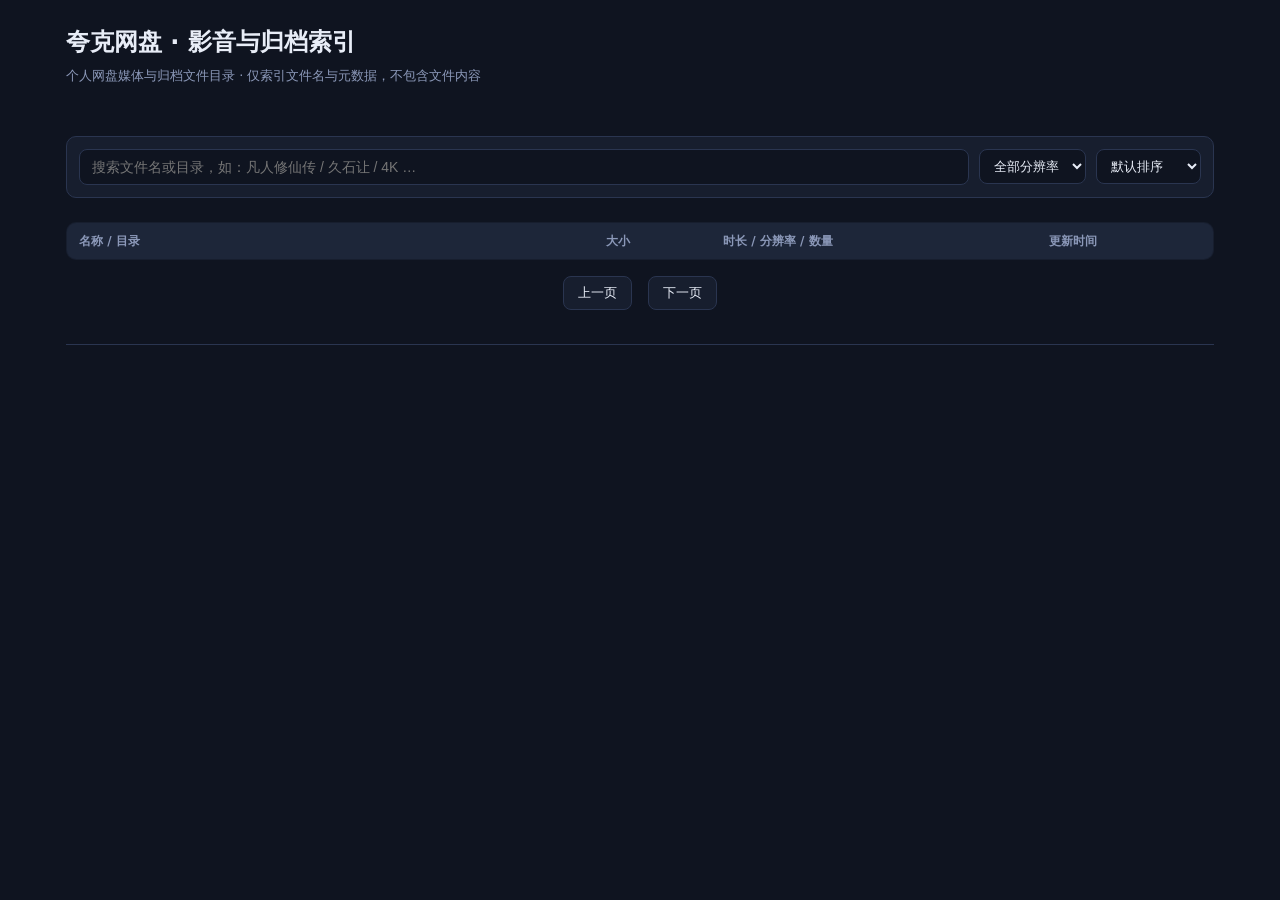
==== index.html @ 50c74fde "publish: index.html" ====
<!DOCTYPE html>
<html lang="zh-CN">
<head>
<meta charset="UTF-8">
<meta name="viewport" content="width=device-width, initial-scale=1">
<title>夸克网盘 · 影音与归档索引</title>
<style>
  :root{
    --bg:#0f1420; --panel:#171e2e; --panel2:#1d2639; --line:#2a3550;
    --text:#e8edf7; --muted:#8b98b8; --accent:#4da3ff; --accent2:#7ee0a3;
    --chip:#223052;
  }
  *{box-sizing:border-box;margin:0;padding:0}
  body{background:var(--bg);color:var(--text);font-family:"Segoe UI","Microsoft YaHei",system-ui,sans-serif;font-size:14px;line-height:1.5}
  .wrap{max-width:1180px;margin:0 auto;padding:24px 16px 60px}
  header h1{font-size:24px;font-weight:700}
  header .sub{color:var(--muted);margin-top:6px;font-size:13px}
  .cards{display:grid;grid-template-columns:repeat(auto-fit,minmax(150px,1fr));gap:10px;margin:18px 0}
  .card{background:var(--panel);border:1px solid var(--line);border-radius:10px;padding:12px 14px;cursor:pointer;transition:.15s}
  .card:hover,.card.active{border-color:var(--accent)}
  .card.active{background:var(--panel2)}
  .card .t{color:var(--muted);font-size:12px}
  .card .v{font-size:20px;font-weight:700;margin-top:2px}
  .card .s{color:var(--muted);font-size:12px;margin-top:2px}
  .toolbar{display:flex;flex-wrap:wrap;gap:10px;align-items:center;background:var(--panel);border:1px solid var(--line);border-radius:10px;padding:12px;margin-bottom:14px}
  .toolbar input[type=search]{flex:1;min-width:220px;background:var(--bg);border:1px solid var(--line);color:var(--text);border-radius:8px;padding:9px 12px;font-size:14px;outline:none}
  .toolbar input[type=search]:focus{border-color:var(--accent)}
  .toolbar select{background:var(--bg);border:1px solid var(--line);color:var(--text);border-radius:8px;padding:8px 10px;font-size:13px;outline:none}
  .chips{display:flex;flex-wrap:wrap;gap:8px;margin-bottom:14px}
  .chip{background:var(--chip);border:1px solid var(--line);color:var(--text);border-radius:999px;padding:6px 14px;font-size:13px;cursor:pointer}
  .chip.active{background:var(--accent);border-color:var(--accent);color:#08111f;font-weight:600}
  .meta-line{color:var(--muted);font-size:13px;margin-bottom:10px;display:flex;justify-content:space-between;flex-wrap:wrap;gap:6px}
  table{width:100%;border-collapse:collapse;background:var(--panel);border:1px solid var(--line);border-radius:10px;overflow:hidden}
  th,td{padding:9px 12px;text-align:left;border-bottom:1px solid var(--line);vertical-align:top}
  th{background:var(--panel2);color:var(--muted);font-size:12px;font-weight:600;white-space:nowrap}
  tr:last-child td{border-bottom:none}
  tbody tr:hover{background:#1a2338}
  .name{font-weight:600;word-break:break-all}
  .badge{display:inline-block;font-size:11px;border-radius:5px;padding:1px 7px;margin-right:7px;vertical-align:1px;white-space:nowrap}
  .b-video{background:#1c3a5e;color:#7cc4ff}.b-audio{background:#1e4034;color:#7ee0a3}
  .b-archive{background:#4a3a1c;color:#ffd47e}.b-app{background:#3d2a52;color:#cf9dff}
  .b-backup{background:#4a2430;color:#ff9db0}.b-collection{background:#2a3550;color:#aebadf}
  .path{color:var(--muted);font-size:12px;margin-top:3px;word-break:break-all;cursor:pointer}
  .path:hover{color:var(--accent);text-decoration:underline}
  .num{white-space:nowrap;color:var(--text)}
  .dim{color:var(--muted);white-space:nowrap;font-size:13px}
  .pager{display:flex;gap:8px;align-items:center;justify-content:center;margin-top:16px;flex-wrap:wrap}
  .pager button{background:var(--panel);border:1px solid var(--line);color:var(--text);border-radius:8px;padding:7px 14px;cursor:pointer;font-size:13px}
  .pager button:disabled{opacity:.4;cursor:default}
  .pager span{color:var(--muted);font-size:13px}
  footer{margin-top:34px;color:var(--muted);font-size:12px;border-top:1px solid var(--line);padding-top:14px}
  .empty{padding:40px;text-align:center;color:var(--muted)}
  @media (max-width:720px){ .hide-sm{display:none} th,td{padding:8px} }
</style>
</head>
<body>
<div class="wrap">
  <header>
    <h1>夸克网盘 · 影音与归档索引</h1>
    <div class="sub" id="subtitle">个人网盘媒体与归档文件目录 · 仅索引文件名与元数据，不包含文件内容</div>
  </header>
  <div class="cards" id="cards"></div>
  <div class="chips" id="chips"></div>
  <div class="toolbar">
    <input type="search" id="q" placeholder="搜索文件名或目录，如：凡人修仙传 / 久石让 / 4K …">
    <select id="res">
      <option value="">全部分辨率</option>
      <option value="4k">4K</option>
      <option value="1080p">1080p</option>
      <option value="other">其他/未知</option>
    </select>
    <select id="sort">
      <option value="default">默认排序</option>
      <option value="size">大小 ↓</option>
      <option value="updated">更新时间 ↓</option>
      <option value="name">名称 A→Z</option>
    </select>
  </div>
  <div class="meta-line"><span id="count"></span><span id="sum"></span></div>
  <table>
    <thead><tr>
      <th style="width:46%">名称 / 目录</th>
      <th>大小</th>
      <th class="hide-sm">时长 / 分辨率 / 数量</th>
      <th class="hide-sm">更新时间</th>
    </tr></thead>
    <tbody id="rows"></tbody>
  </table>
  <div class="empty" id="empty" style="display:none">没有匹配的结果</div>
  <div class="pager">
    <button id="prev">上一页</button><span id="pageinfo"></span><button id="next">下一页</button>
  </div>
  <footer id="footer"></footer>
</div>
<script src="data.js"></script>
<script>
(function(){
  var D = window.INDEX_DATA;
  var CAT = {video:'视频',audio:'音频',archive:'压缩包',app:'安装包',backup:'备份归档',collection:'合集'};
  var BADGE = {video:'b-video',audio:'b-audio',archive:'b-archive',app:'b-app',backup:'b-backup',collection:'b-collection'};
  var state = {cat:'', q:'', res:'', sort:'default', page:1};
  var PAGE = 100;

  function fmtSize(b){
    if(!b) return '—';
    if(b >= 1099511627776) return (b/1099511627776).toFixed(2)+' TB';
    if(b >= 1073741824) return (b/1073741824).toFixed(2)+' GB';
    if(b >= 1048576) return (b/1048576).toFixed(1)+' MB';
    if(b >= 1024) return (b/1024).toFixed(1)+' KB';
    return b+' B';
  }
  function fmtDur(s){
    if(!s) return '';
    var h=Math.floor(s/3600), m=Math.floor(s%3600/60), sec=s%60;
    return (h? h+':' : '') + String(m).padStart(2,'0') + ':' + String(sec).padStart(2,'0');
  }
  function fmtDate(ms){ return ms ? new Date(ms).toISOString().slice(0,10) : '—'; }
  function esc(s){ return String(s).replace(/[&<>"']/g, function(c){ return {'&':'&amp;','<':'&lt;','>':'&gt;','"':'&quot;',"'":'&#39;'}[c]; }); }

  // 统计卡片
  var cards = document.getElementById('cards');
  var totalSize = D.items.reduce(function(s,i){return s+(i.s||0);},0);
  var all = {t:'全部条目', v:D.meta.total, s:fmtSize(totalSize), cat:''};
  var list = [all].concat(Object.keys(CAT).map(function(k){
    var st = D.meta.stats[k] || {count:0,size:0};
    return {t:CAT[k], v:st.count, s:(k==='collection'||k==='backup') ? '文件夹级索引' : fmtSize(st.size), cat:k};
  }));
  cards.innerHTML = list.map(function(c,i){
    return '<div class="card'+(i===0?' active':'')+'" data-cat="'+c.cat+'"><div class="t">'+c.t+'</div><div class="v">'+c.v.toLocaleString()+'</div><div class="s">'+c.s+'</div></div>';
  }).join('');
  cards.addEventListener('click', function(e){
    var el = e.target.closest('.card'); if(!el) return;
    state.cat = el.dataset.cat; state.page = 1; sync(); render();
  });

  // 类别 chips
  var chips = document.getElementById('chips');
  chips.innerHTML = [''].concat(Object.keys(CAT)).map(function(k){
    return '<button class="chip'+(k===''?' active':'')+'" data-cat="'+k+'">'+(k===''?'全部':CAT[k])+'</button>';
  }).join('');
  chips.addEventListener('click', function(e){
    var el = e.target.closest('.chip'); if(!el) return;
    state.cat = el.dataset.cat; state.page = 1; sync(); render();
  });

  function sync(){
    Array.prototype.forEach.call(chips.children, function(el){ el.classList.toggle('active', el.dataset.cat===state.cat); });
    Array.prototype.forEach.call(cards.children, function(el){ el.classList.toggle('active', el.dataset.cat===state.cat); });
  }

  function filtered(){
    var q = state.q.trim().toLowerCase();
    var arr = D.items.filter(function(i){
      if(state.cat && i.c!==state.cat) return false;
      if(q && (i.n+' '+i.p).toLowerCase().indexOf(q)<0) return false;
      if(state.res){
        if(state.res==='other'){ if(i.r==='4k'||i.r==='1080p') return false; }
        else if(i.r!==state.res) return false;
      }
      return true;
    });
    if(state.sort==='size') arr.sort(function(a,b){return (b.s||0)-(a.s||0);});
    else if(state.sort==='updated') arr.sort(function(a,b){return (b.u||0)-(a.u||0);});
    else if(state.sort==='name') arr.sort(function(a,b){return a.n.localeCompare(b.n,'zh');});
    return arr;
  }

  function render(){
    var arr = filtered();
    var pages = Math.max(1, Math.ceil(arr.length/PAGE));
    if(state.page>pages) state.page=pages;
    var slice = arr.slice((state.page-1)*PAGE, state.page*PAGE);
    var rows = document.getElementById('rows');
    rows.innerHTML = slice.map(function(i){
      var info = [];
      if(i.c==='collection'||i.c==='backup') info.push((i.k||0)+' 项');
      if(i.d) info.push(fmtDur(i.d));
      if(i.r) info.push(i.r.toUpperCase());
      var pathHtml = i.p ? '<div class="path" title="点击按此目录筛选">'+esc(i.p)+'</div>' : '<div class="path dim" style="cursor:default">根目录</div>';
      return '<tr><td><span class="badge '+BADGE[i.c]+'">'+CAT[i.c]+'</span><span class="name">'+esc(i.n)+'</span>'+pathHtml+'</td>'+
        '<td class="num">'+fmtSize(i.s)+'</td>'+
        '<td class="dim hide-sm">'+(info.join(' · ')||'—')+'</td>'+
        '<td class="dim hide-sm">'+fmtDate(i.u)+'</td></tr>';
    }).join('');
    document.getElementById('empty').style.display = arr.length? 'none':'block';
    document.getElementById('count').textContent = '共 '+arr.length.toLocaleString()+' 条'+(state.q?'（搜索：'+state.q+'）':'');
    var sz = arr.reduce(function(s,i){return s+(i.s||0);},0);
    document.getElementById('sum').textContent = sz? '合计 '+fmtSize(sz) : '';
    document.getElementById('pageinfo').textContent = state.page+' / '+pages;
    document.getElementById('prev').disabled = state.page<=1;
    document.getElementById('next').disabled = state.page>=pages;
  }

  document.getElementById('q').addEventListener('input', function(){ state.q=this.value; state.page=1; render(); });
  document.getElementById('res').addEventListener('change', function(){ state.res=this.value; state.page=1; render(); });
  document.getElementById('sort').addEventListener('change', function(){ state.sort=this.value; state.page=1; render(); });
  document.getElementById('prev').addEventListener('click', function(){ state.page--; render(); window.scrollTo(0,0); });
  document.getElementById('next').addEventListener('click', function(){ state.page++; render(); window.scrollTo(0,0); });
  document.getElementById('rows').addEventListener('click', function(e){
    var el = e.target.closest('.path'); if(!el || !el.title) return;
    state.q = el.textContent; state.page = 1;
    document.getElementById('q').value = state.q; render();
  });

  var gen = new Date(D.meta.generated);
  document.getElementById('subtitle').textContent += ' · 生成于 '+gen.toISOString().slice(0,10);
  document.getElementById('footer').innerHTML =
    '数据来源：夸克网盘目录扫描（'+D.meta.rawItems.toLocaleString()+' 个原始条目，去重 '+D.meta.duplicatesRemoved+' 条，过滤非影音归档条目 '+D.meta.excludedNonMedia+' 条）。<br>'+
    '本页面仅为文件名与元数据索引，不存储、不提供任何文件内容；影视资源版权归原作者与平台所有。文件名中的手机号已做脱敏处理。<br>'+
    '设备备份与深层目录按文件夹级收录，未逐层展开。';
  render();
})();
</script>
</body>
</html>
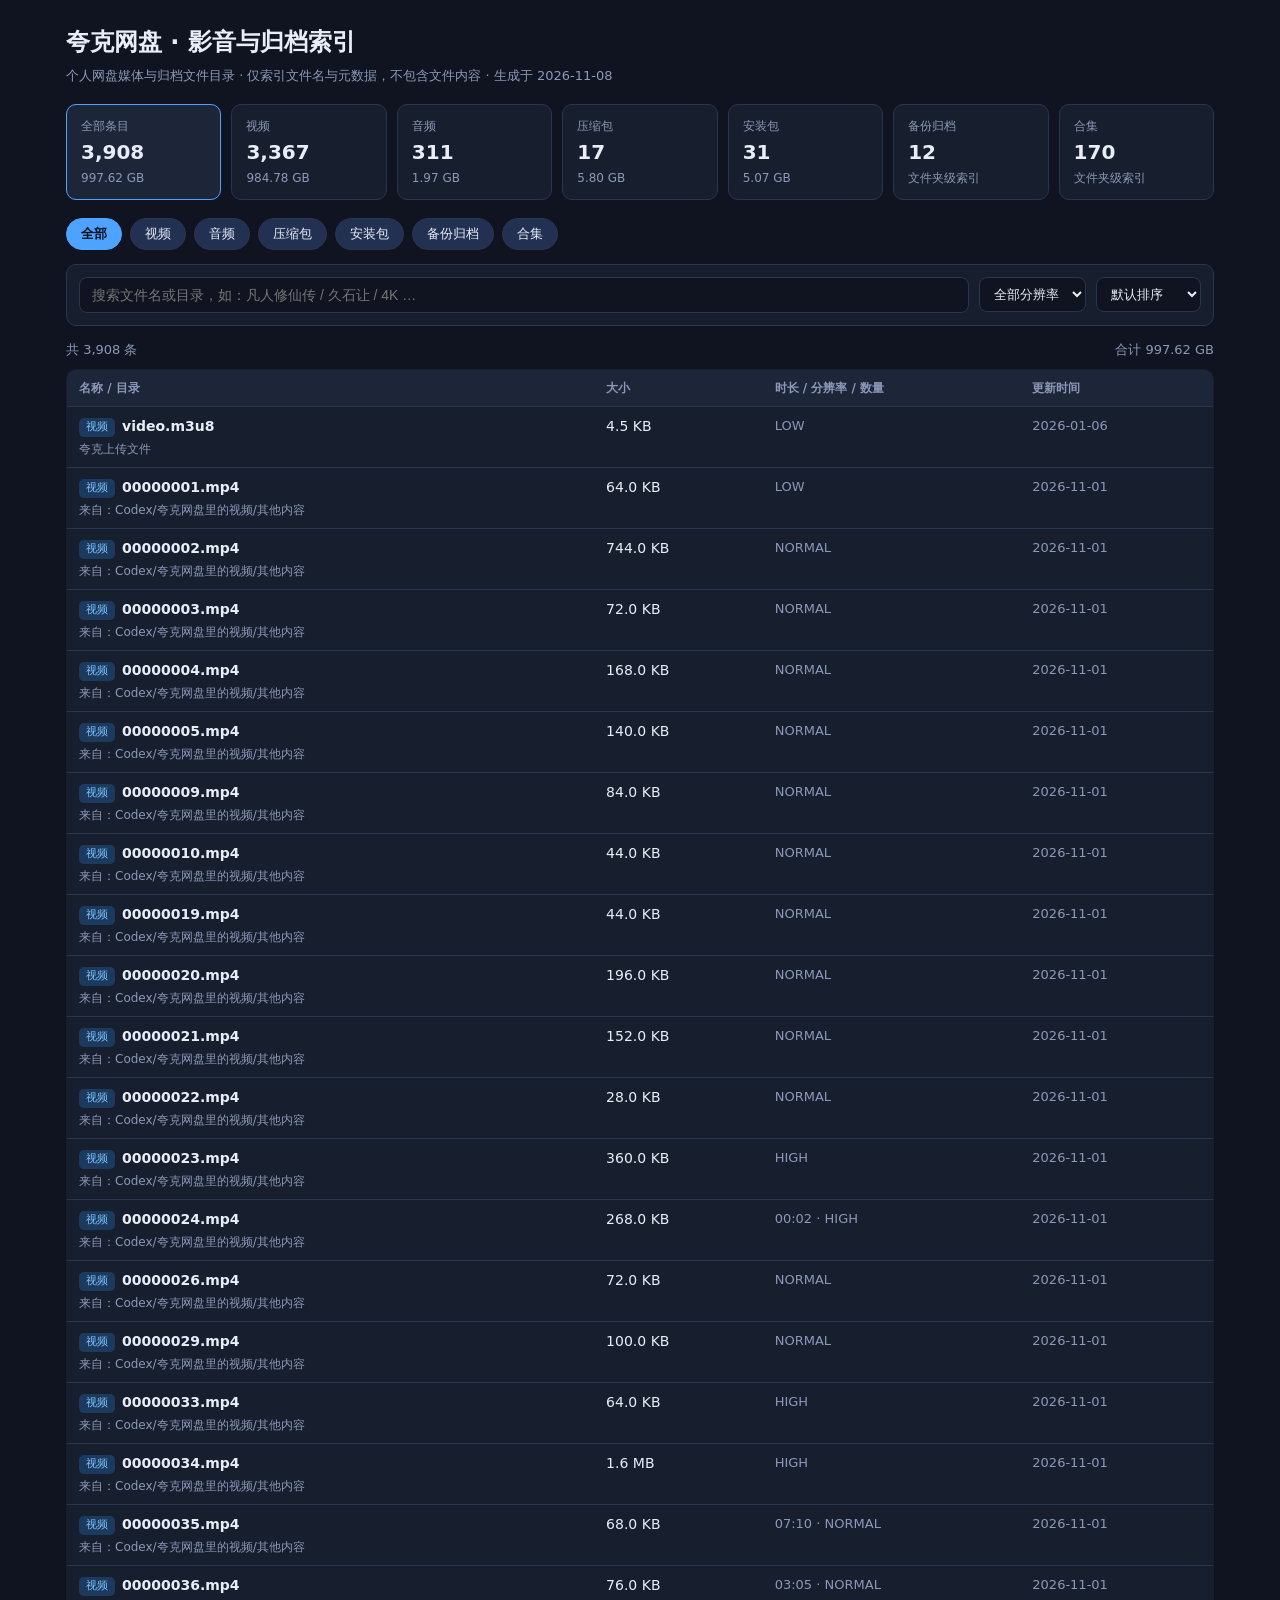
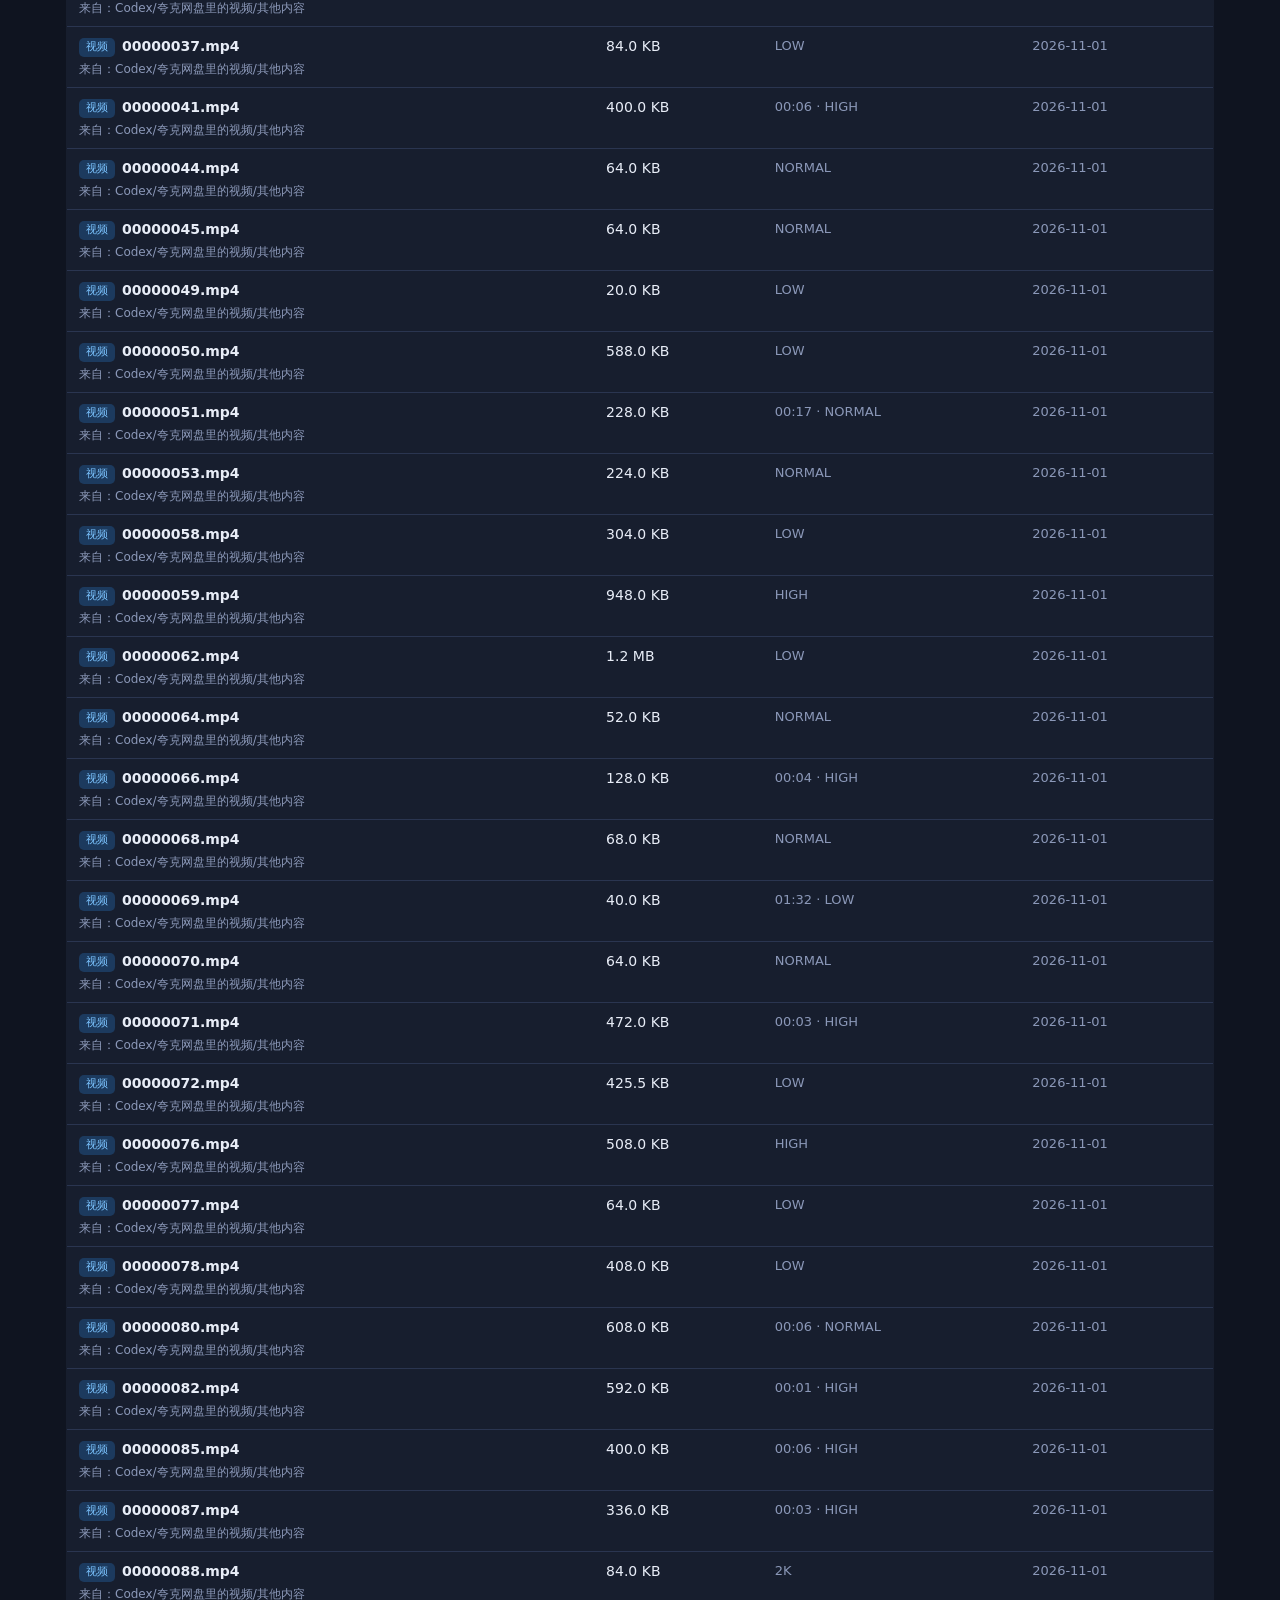
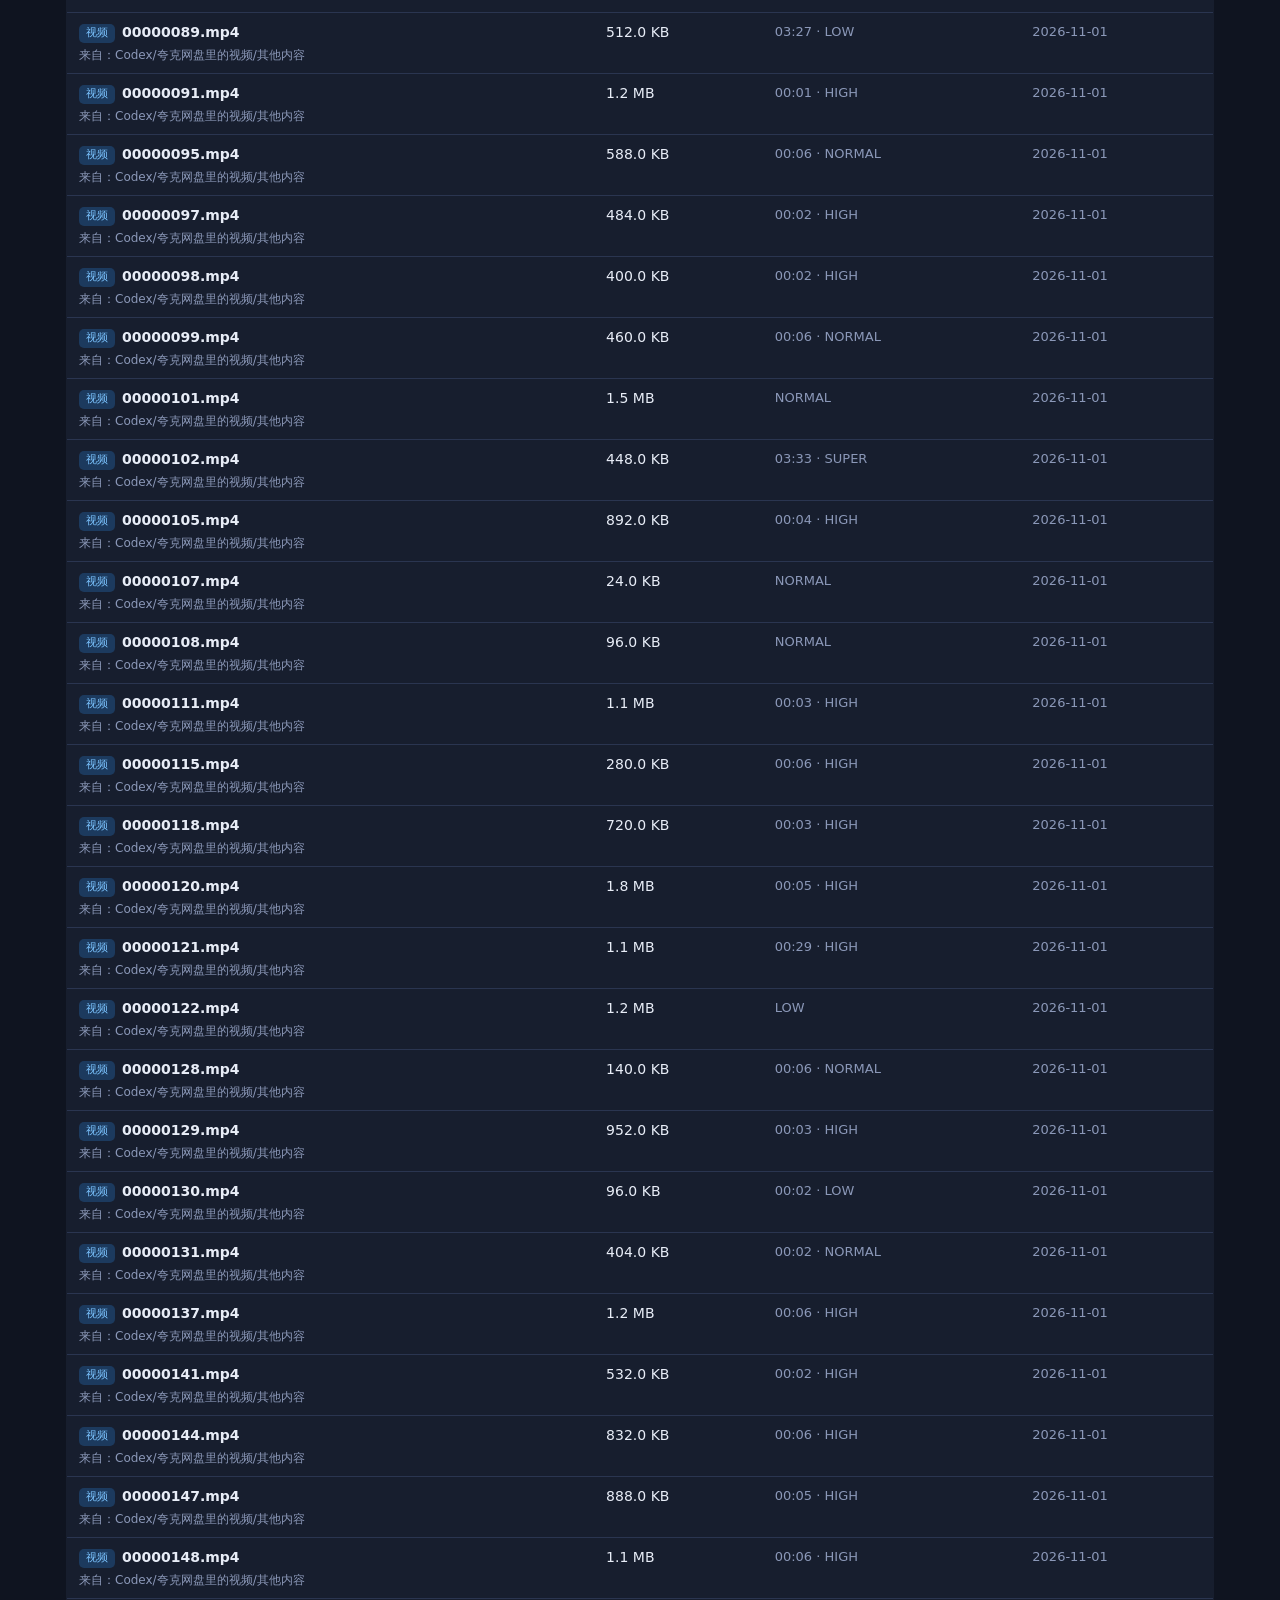
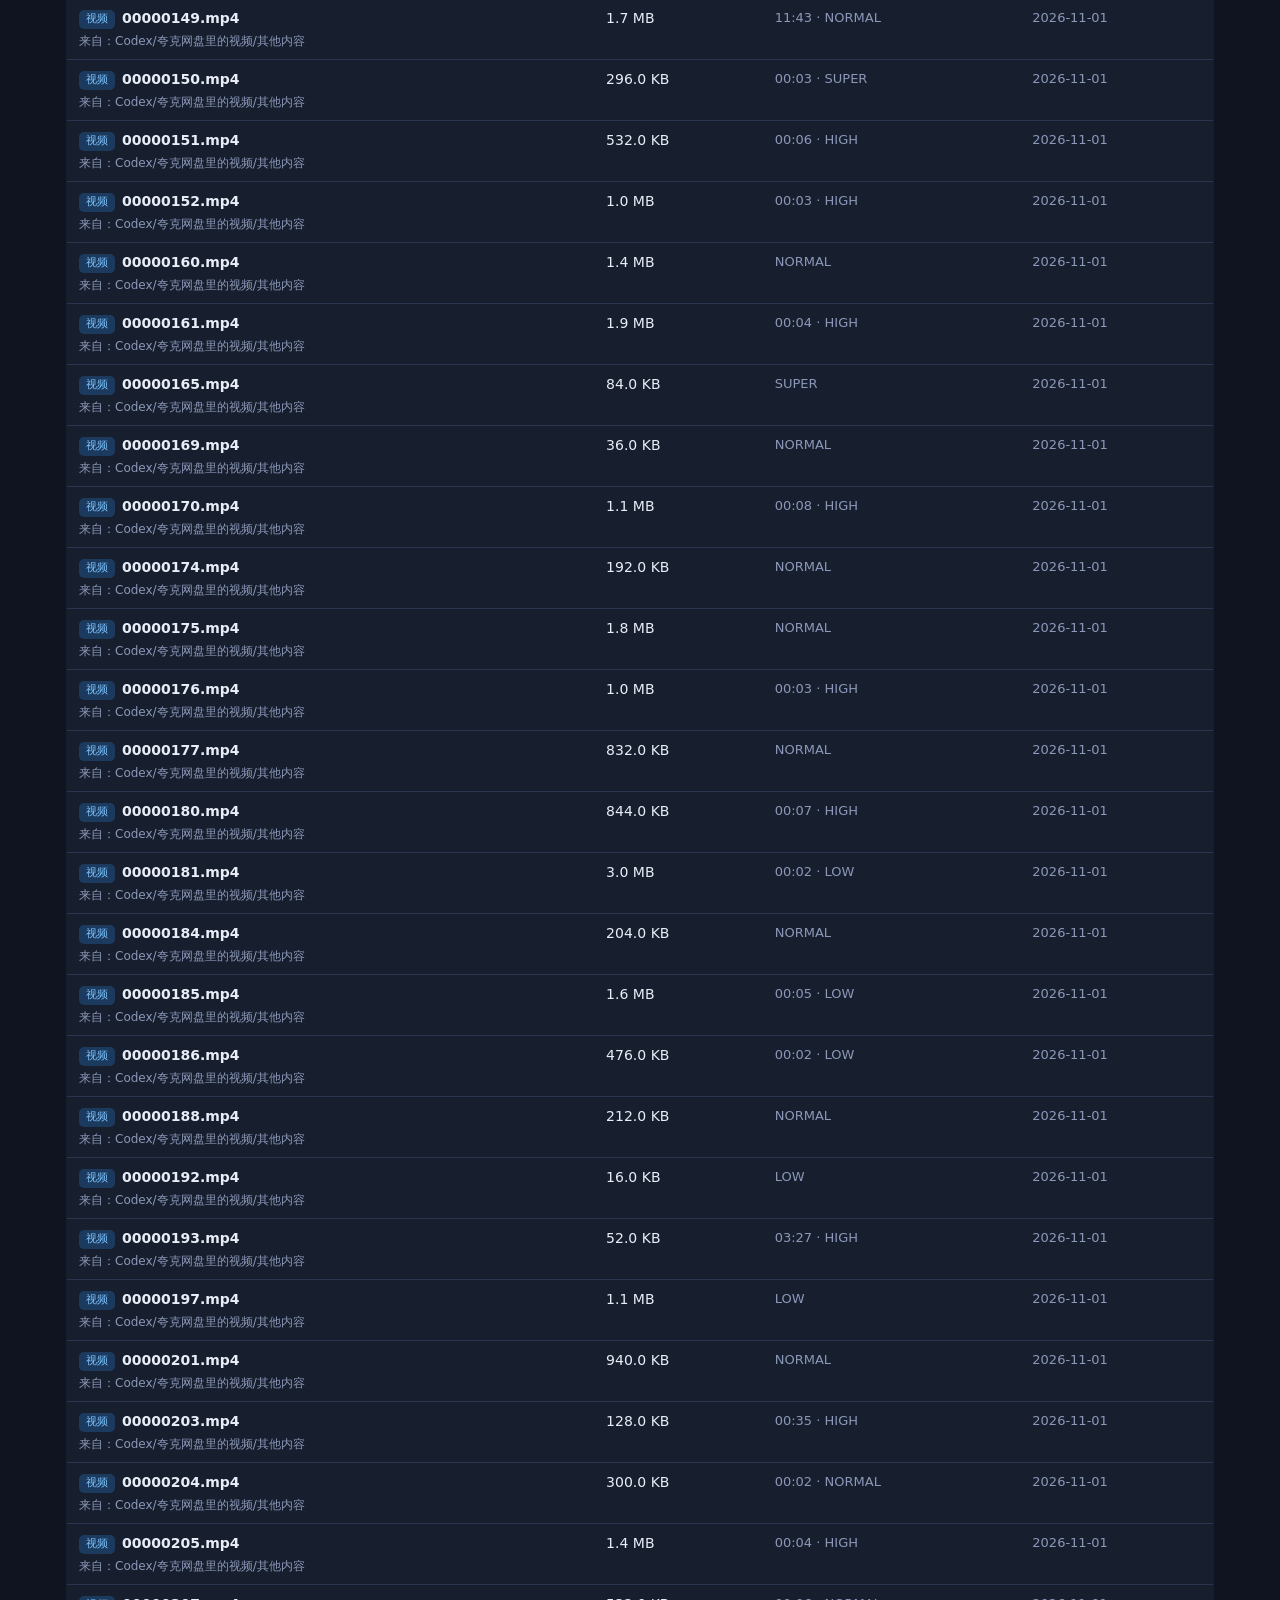
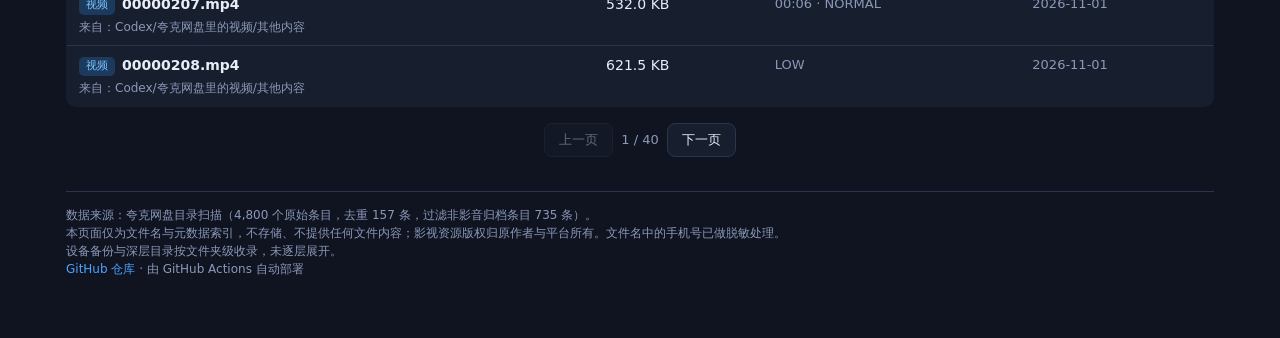
==== commit 096162f7: "feat: favicon and repository link in footer" ====
--- a/index.html
+++ b/index.html
@@ -4,6 +4,7 @@
 <meta charset="UTF-8">
 <meta name="viewport" content="width=device-width, initial-scale=1">
 <title>夸克网盘 · 影音与归档索引</title>
+<link rel="icon" href="favicon.svg" type="image/svg+xml">
 <style>
   :root{
     --bg:#0f1420; --panel:#171e2e; --panel2:#1d2639; --line:#2a3550;
@@ -49,6 +50,8 @@
   .pager button:disabled{opacity:.4;cursor:default}
   .pager span{color:var(--muted);font-size:13px}
   footer{margin-top:34px;color:var(--muted);font-size:12px;border-top:1px solid var(--line);padding-top:14px}
+  footer a{color:var(--accent);text-decoration:none}
+  footer a:hover{text-decoration:underline}
   .empty{padding:40px;text-align:center;color:var(--muted)}
   @media (max-width:720px){ .hide-sm{display:none} th,td{padding:8px} }
 </style>
@@ -207,7 +210,8 @@
   document.getElementById('footer').innerHTML =
     '数据来源：夸克网盘目录扫描（'+D.meta.rawItems.toLocaleString()+' 个原始条目，去重 '+D.meta.duplicatesRemoved+' 条，过滤非影音归档条目 '+D.meta.excludedNonMedia+' 条）。<br>'+
     '本页面仅为文件名与元数据索引，不存储、不提供任何文件内容；影视资源版权归原作者与平台所有。文件名中的手机号已做脱敏处理。<br>'+
-    '设备备份与深层目录按文件夹级收录，未逐层展开。';
+    '设备备份与深层目录按文件夹级收录，未逐层展开。<br>'+
+    '<a href="https://github.com/sxs159733/quark-media-index" target="_blank" rel="noopener">GitHub 仓库</a> · 由 GitHub Actions 自动部署';
   render();
 })();
 </script>
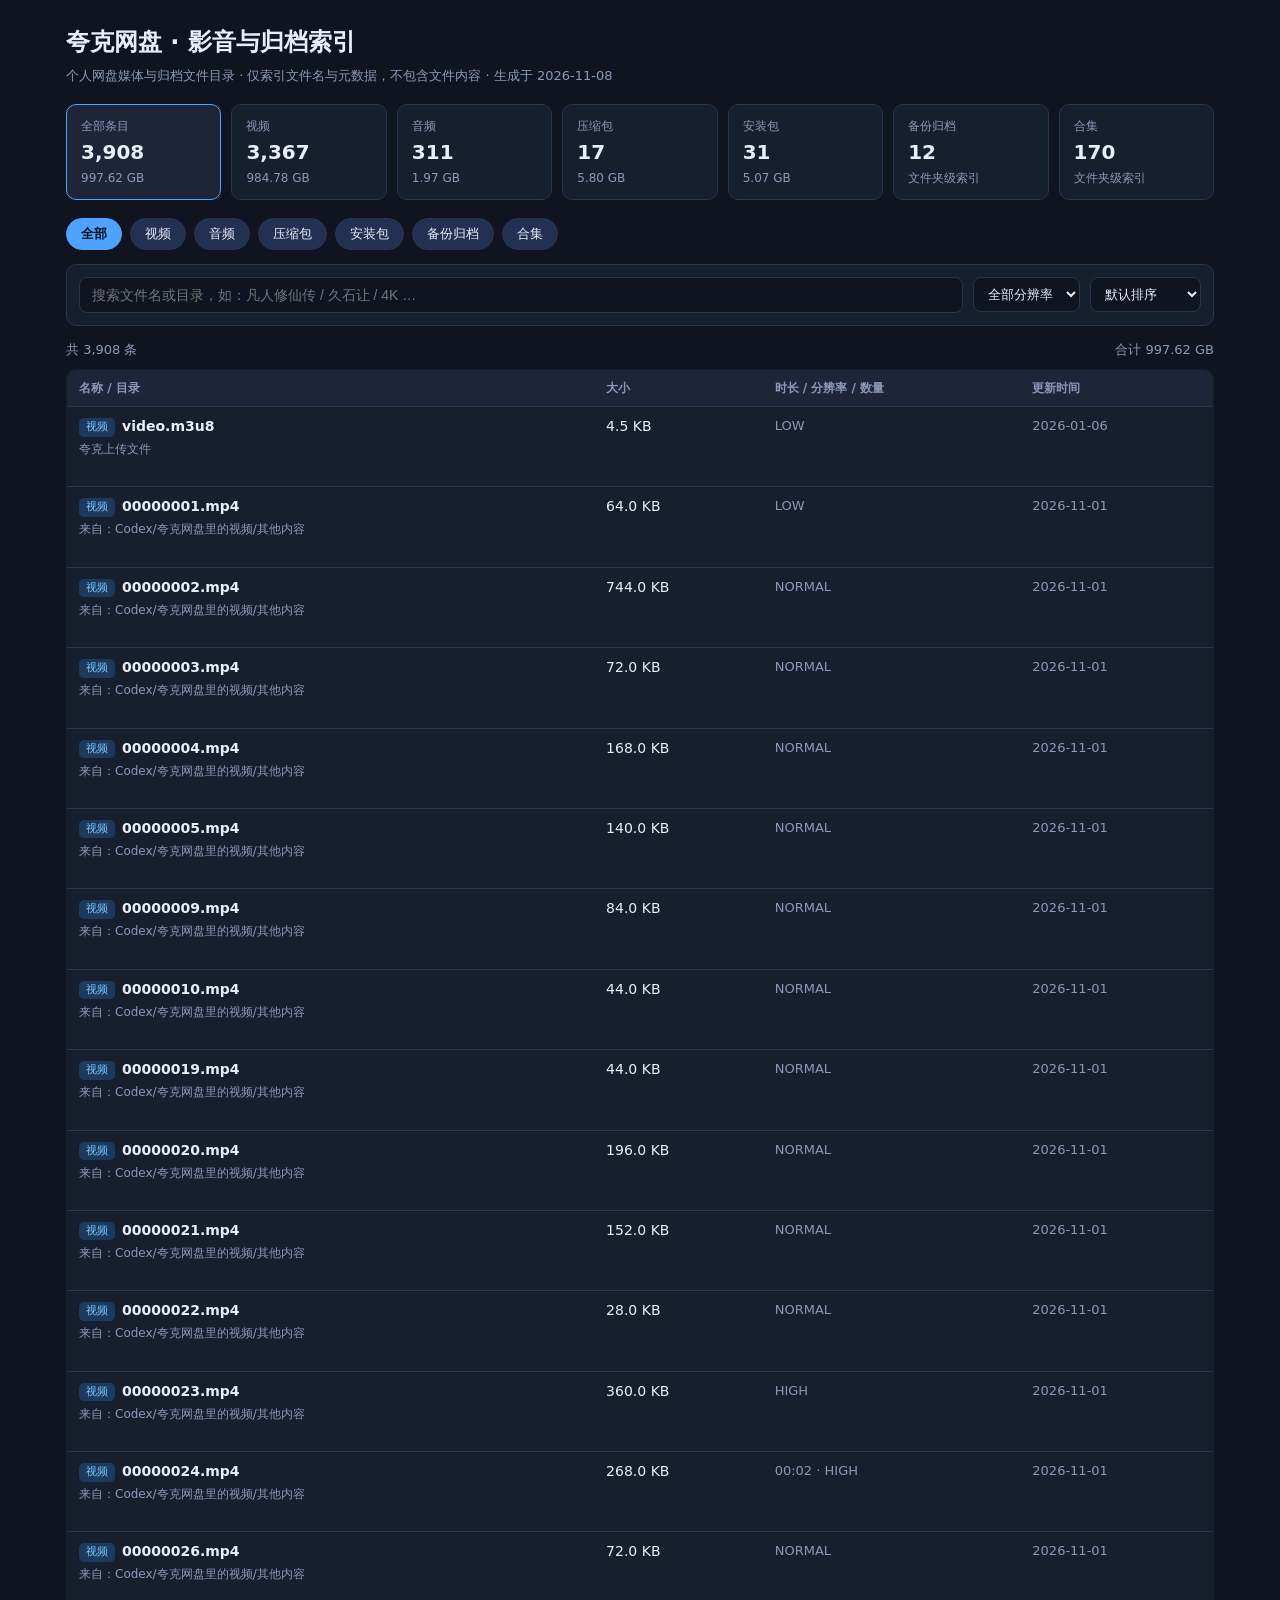
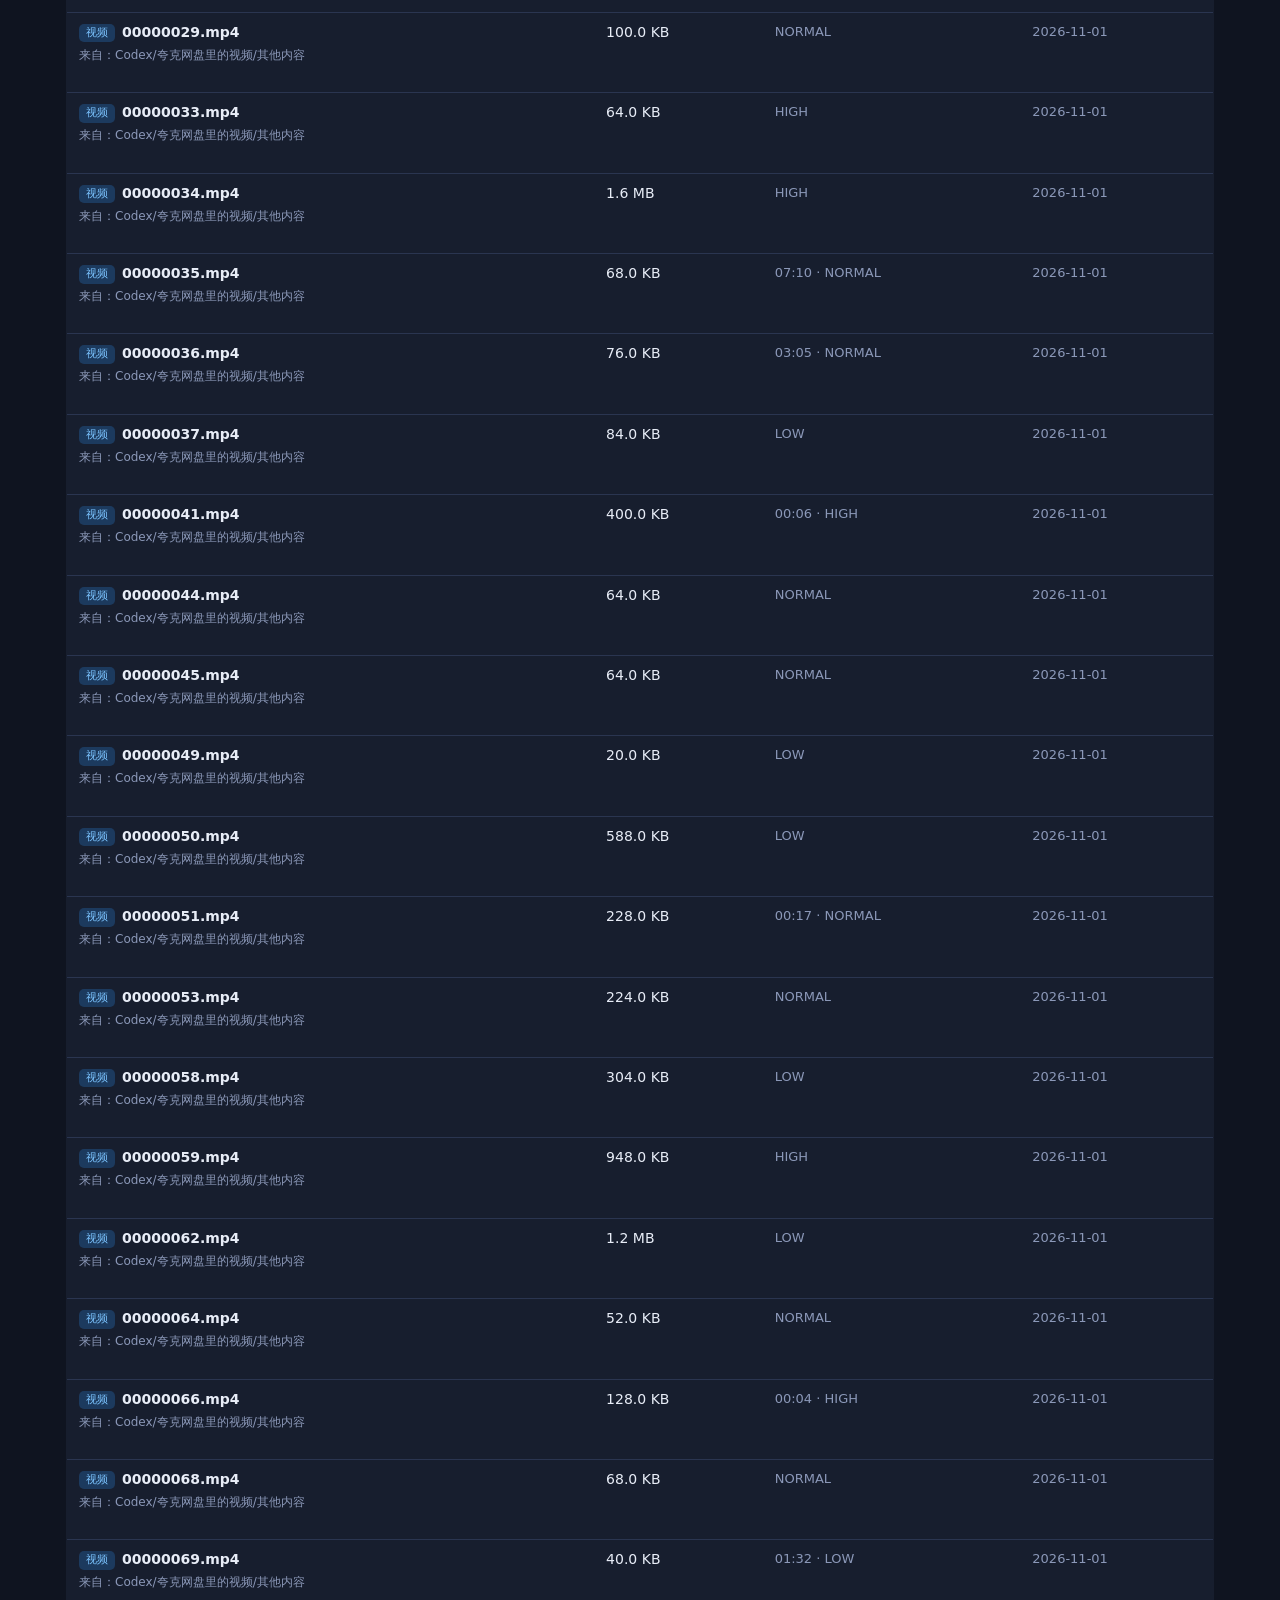
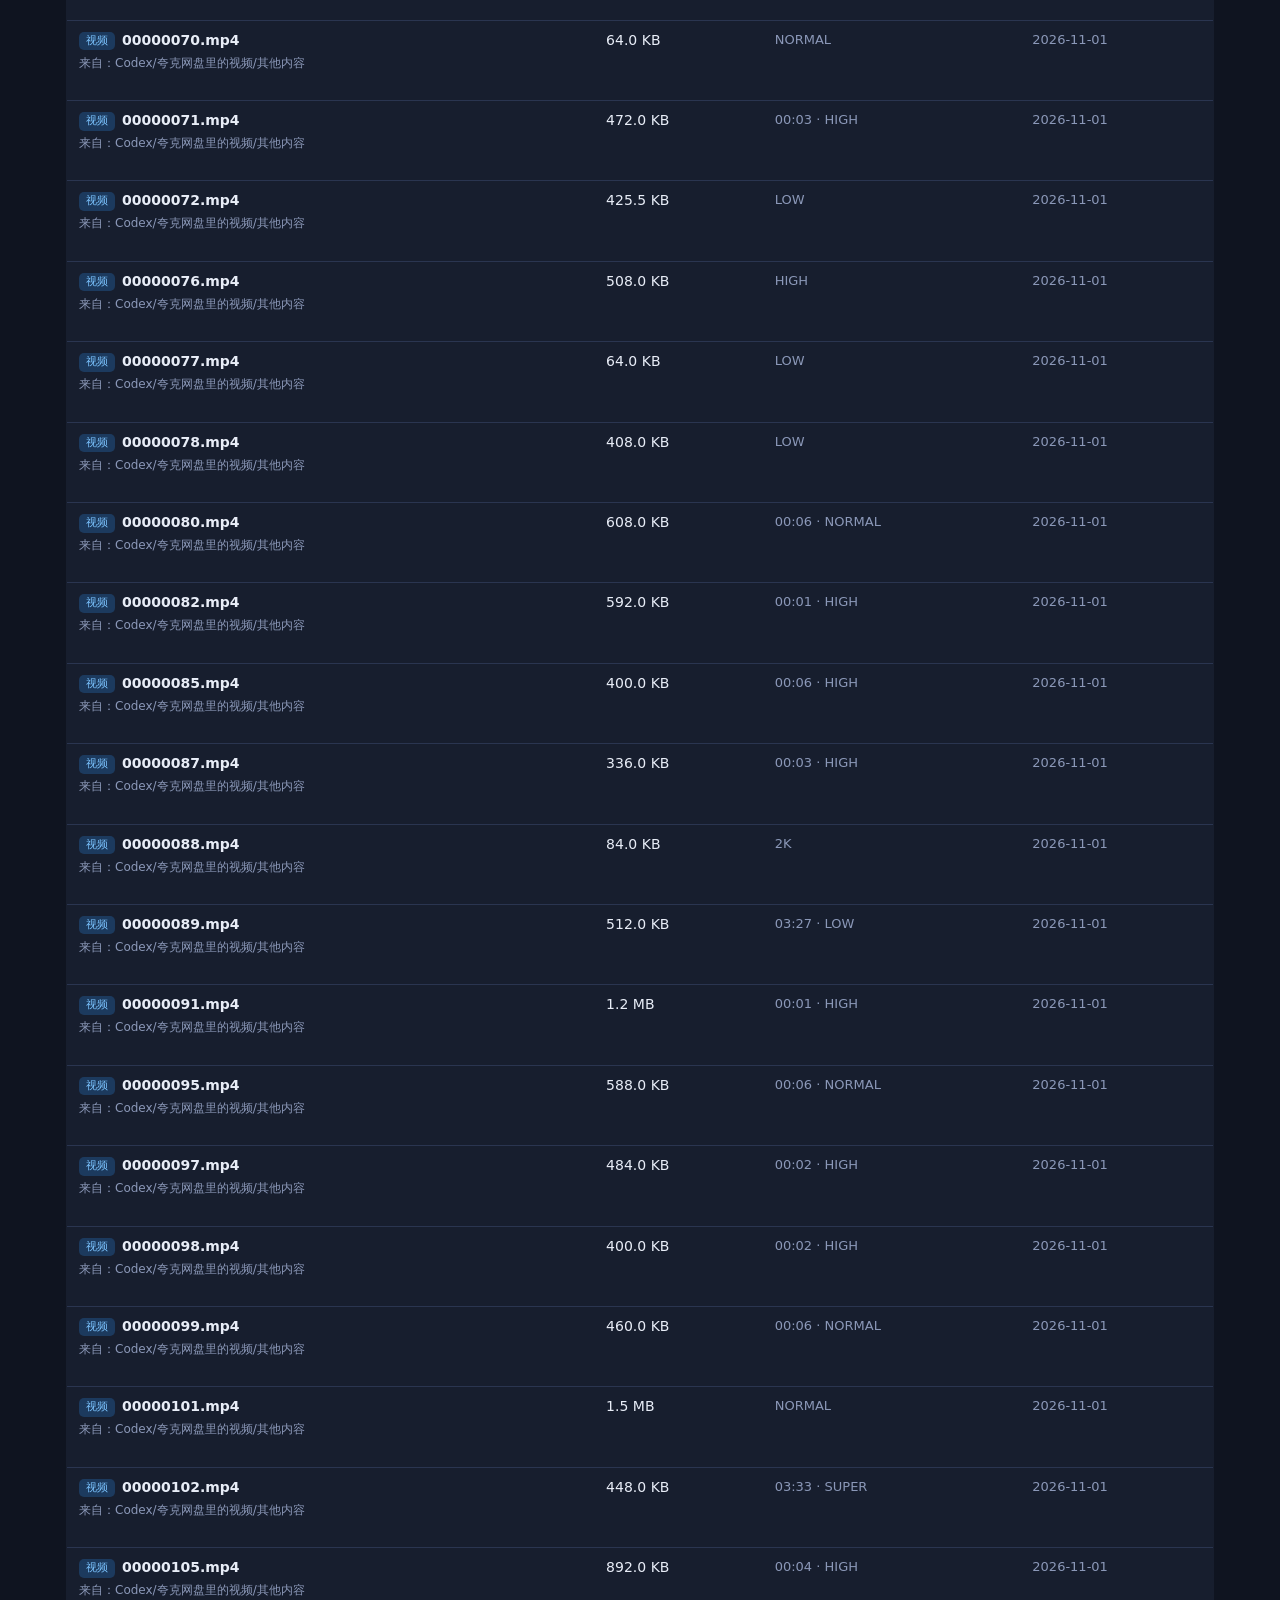
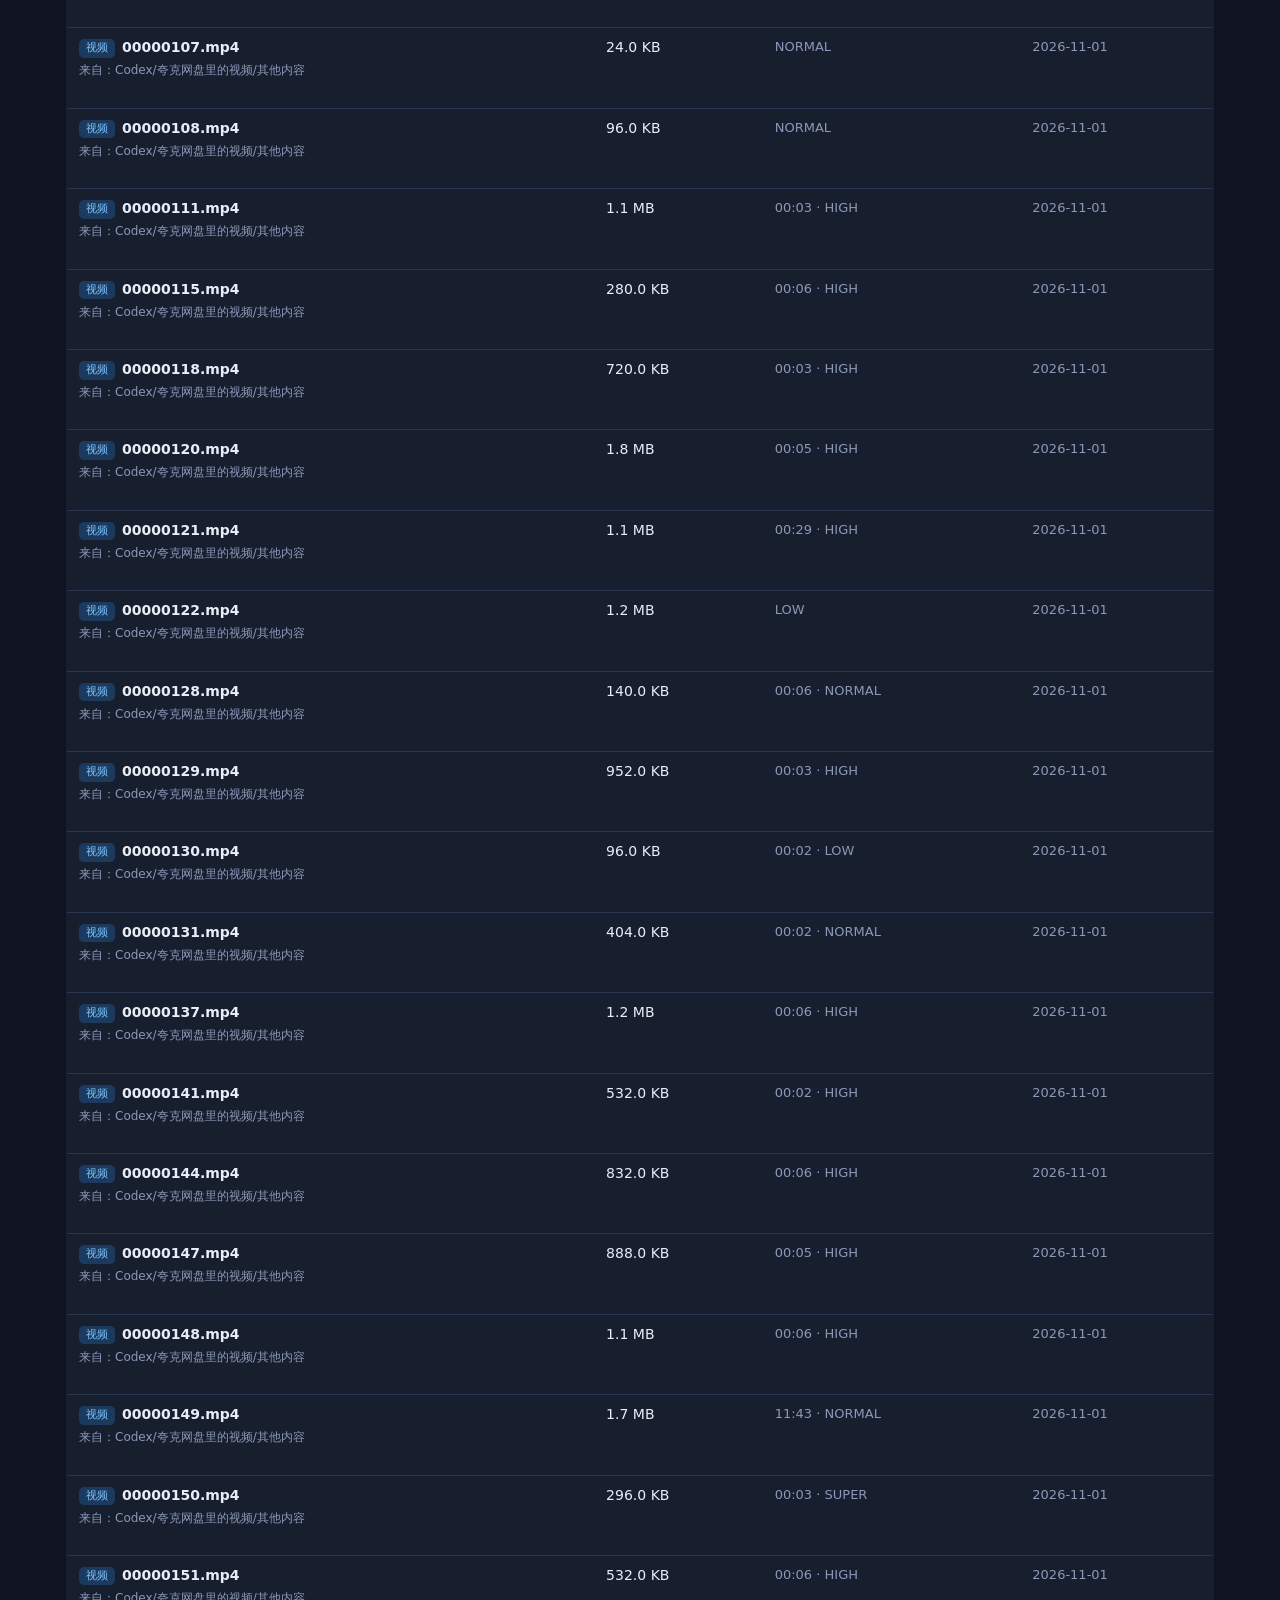
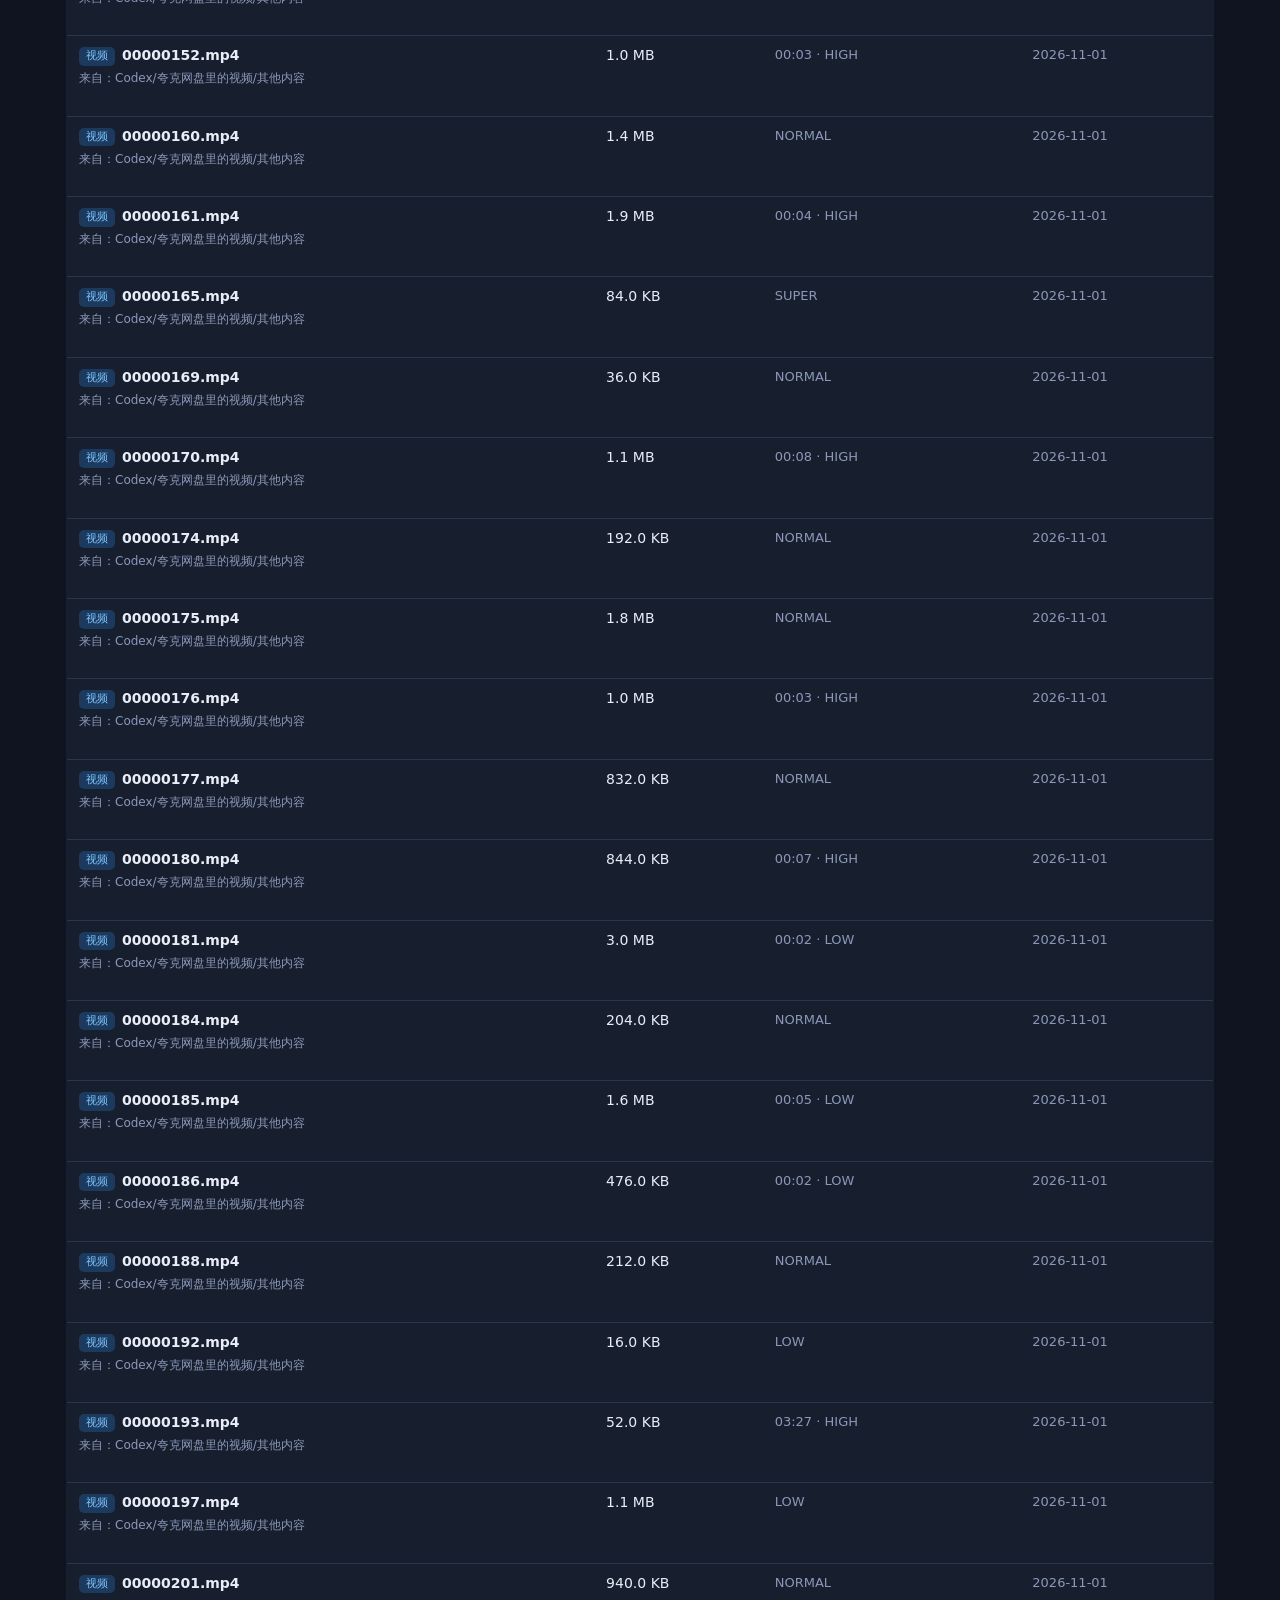
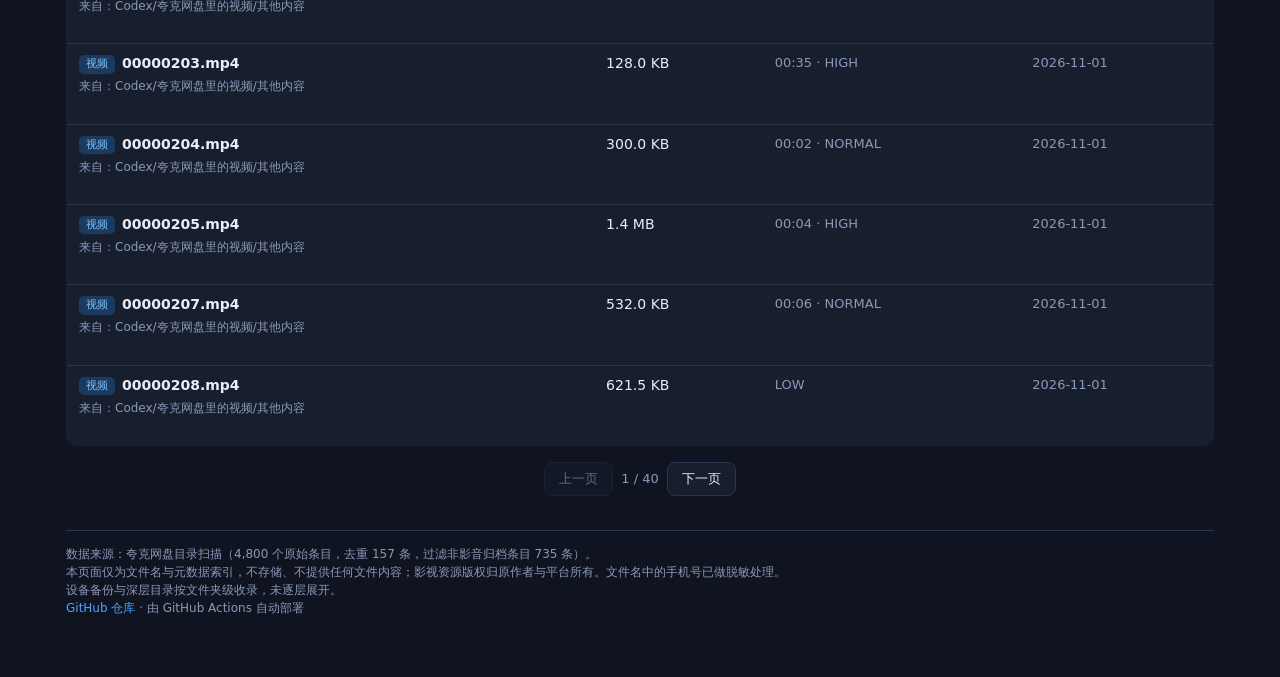
==== commit 032f659f: "feat: 接入共享 Appwrite 后端的评分与评论 - 新增 community.js / community.css，复用浆造所验证过的 Appwrite REST 逻辑 - 每条目录条目支持" ====
--- a/index.html
+++ b/index.html
@@ -5,6 +5,7 @@
 <meta name="viewport" content="width=device-width, initial-scale=1">
 <title>夸克网盘 · 影音与归档索引</title>
 <link rel="icon" href="favicon.svg" type="image/svg+xml">
+<link rel="stylesheet" href="community.css">
 <style>
   :root{
     --bg:#0f1420; --panel:#171e2e; --panel2:#1d2639; --line:#2a3550;
@@ -77,6 +78,8 @@
       <option value="size">大小 ↓</option>
       <option value="updated">更新时间 ↓</option>
       <option value="name">名称 A→Z</option>
+      <option value="rating">评分 高→低</option>
+      <option value="comments">评论 多→少</option>
     </select>
   </div>
   <div class="meta-line"><span id="count"></span><span id="sum"></span></div>
@@ -95,7 +98,9 @@
   </div>
   <footer id="footer"></footer>
 </div>
+<dialog id="itemDialog" class="item-dialog" aria-label="条目详情与评分评论"></dialog>
 <script src="data.js"></script>
+<script src="community.js"></script>
 <script>
 (function(){
   var D = window.INDEX_DATA;
@@ -103,6 +108,23 @@
   var BADGE = {video:'b-video',audio:'b-audio',archive:'b-archive',app:'b-app',backup:'b-backup',collection:'b-collection'};
   var state = {cat:'', q:'', res:'', sort:'default', page:1};
   var PAGE = 100;
+
+  // 条目稳定 ID：对「类别|路径|名称|大小」做内容哈希（与顺序无关，data.js 重新生成后仍稳定），
+  // 统一加本站前缀 qmi: 以隔离共享 Appwrite 后端里其他站点的数据。
+  function cyrb53(str, seed){
+    seed = seed || 0;
+    var h1 = 0xdeadbeef ^ seed, h2 = 0x41c6ce57 ^ seed;
+    for(var i=0,ch;i<str.length;i++){
+      ch = str.charCodeAt(i);
+      h1 = Math.imul(h1 ^ ch, 2654435761);
+      h2 = Math.imul(h2 ^ ch, 1597334677);
+    }
+    h1 = Math.imul(h1 ^ (h1>>>16), 2246822507); h1 ^= Math.imul(h2 ^ (h2>>>13), 3266489909);
+    h2 = Math.imul(h2 ^ (h2>>>16), 2246822507); h2 ^= Math.imul(h1 ^ (h1>>>13), 3266489909);
+    return 4294967296 * (2097151 & h2) + (h1 >>> 0);
+  }
+  function rateId(i){ return 'qmi:' + cyrb53(i.c + '\u0001' + (i.p||'') + '\u0001' + i.n + '\u0001' + (i.s||0)).toString(36); }
+  D.items.forEach(function(i, idx){ i._idx = idx; i._rid = rateId(i); });
 
   function fmtSize(b){
     if(!b) return '—';
@@ -165,6 +187,14 @@
     if(state.sort==='size') arr.sort(function(a,b){return (b.s||0)-(a.s||0);});
     else if(state.sort==='updated') arr.sort(function(a,b){return (b.u||0)-(a.u||0);});
     else if(state.sort==='name') arr.sort(function(a,b){return a.n.localeCompare(b.n,'zh');});
+    else if(state.sort==='rating' || state.sort==='comments'){
+      var st=function(i){ return window.JZSCommunity ? window.JZSCommunity.getStats(i._rid) : {avg:0,count:0,comments:0}; };
+      arr.sort(function(a,b){
+        var sa=st(a), sb=st(b);
+        if(state.sort==='rating') return (sb.avg-sa.avg) || (sb.count-sa.count);
+        return (sb.comments-sa.comments) || (sb.avg-sa.avg);
+      });
+    }
     return arr;
   }
 
@@ -180,11 +210,13 @@
       if(i.d) info.push(fmtDur(i.d));
       if(i.r) info.push(i.r.toUpperCase());
       var pathHtml = i.p ? '<div class="path" title="点击按此目录筛选">'+esc(i.p)+'</div>' : '<div class="path dim" style="cursor:default">根目录</div>';
-      return '<tr><td><span class="badge '+BADGE[i.c]+'">'+CAT[i.c]+'</span><span class="name">'+esc(i.n)+'</span>'+pathHtml+'</td>'+
+      return '<tr><td><span class="badge '+BADGE[i.c]+'">'+CAT[i.c]+'</span><span class="name open-item" data-idx="'+i._idx+'" title="点击评分 / 评论">'+esc(i.n)+'</span>'+pathHtml+
+        '<div class="row-rate" data-rate="'+i._rid+'" data-idx="'+i._idx+'" title="点击评分 / 评论"></div></td>'+
         '<td class="num">'+fmtSize(i.s)+'</td>'+
         '<td class="dim hide-sm">'+(info.join(' · ')||'—')+'</td>'+
         '<td class="dim hide-sm">'+fmtDate(i.u)+'</td></tr>';
     }).join('');
+    if(window.JZSCommunity) window.JZSCommunity.decorateCards(rows);
     document.getElementById('empty').style.display = arr.length? 'none':'block';
     document.getElementById('count').textContent = '共 '+arr.length.toLocaleString()+' 条'+(state.q?'（搜索：'+state.q+'）':'');
     var sz = arr.reduce(function(s,i){return s+(i.s||0);},0);
@@ -200,9 +232,45 @@
   document.getElementById('prev').addEventListener('click', function(){ state.page--; render(); window.scrollTo(0,0); });
   document.getElementById('next').addEventListener('click', function(){ state.page++; render(); window.scrollTo(0,0); });
   document.getElementById('rows').addEventListener('click', function(e){
+    var openEl = e.target.closest('.name.open-item, .row-rate');
+    if(openEl){ openItem(Number(openEl.getAttribute('data-idx'))); return; }
     var el = e.target.closest('.path'); if(!el || !el.title) return;
     state.q = el.textContent; state.page = 1;
     document.getElementById('q').value = state.q; render();
+  });
+
+  // 详情弹窗：点击名称 / 行内评分打开，渲染评分评论区
+  var itemDialog = document.getElementById('itemDialog');
+  function openItem(idx){
+    var i = D.items[idx]; if(!i) return;
+    var info = [];
+    if(i.c==='collection'||i.c==='backup') info.push((i.k||0)+' 项');
+    if(i.d) info.push(fmtDur(i.d));
+    if(i.r) info.push(i.r.toUpperCase());
+    if(i.s) info.push(fmtSize(i.s));
+    itemDialog.innerHTML =
+      '<div class="id-scroll">'+
+        '<div class="id-head">'+
+          '<div>'+
+            '<div class="id-title">'+esc(i.n)+'</div>'+
+            '<div class="id-path">'+(i.p?esc(i.p):'根目录')+'</div>'+
+            '<div class="id-meta"><span class="badge '+BADGE[i.c]+'">'+CAT[i.c]+'</span>'+(info.length?'<span class="dim">'+esc(info.join(' · '))+'</span>':'')+'</div>'+
+          '</div>'+
+          '<button type="button" class="id-close" aria-label="关闭">×</button>'+
+        '</div>'+
+        '<section class="rd-community" data-community="'+i._rid+'" aria-label="评分与评论"></section>'+
+      '</div>';
+    itemDialog.querySelector('.id-close').addEventListener('click', closeItem);
+    if(!itemDialog.open) itemDialog.showModal();
+    if(window.JZSCommunity) window.JZSCommunity.renderDialog(i._rid, itemDialog.querySelector('[data-community]'));
+  }
+  function closeItem(){ if(itemDialog.open) itemDialog.close(); }
+  itemDialog.addEventListener('click', function(e){ if(e.target===itemDialog) closeItem(); });
+
+  // 评分数据就绪 / 更新后：刷新行内评分；若正按评分/评论排序则重排
+  window.addEventListener('jzs-stats', function(){
+    if(window.JZSCommunity) window.JZSCommunity.decorateCards(document.getElementById('rows'));
+    if(state.sort==='rating' || state.sort==='comments') render();
   });
 
   var gen = new Date(D.meta.generated);
--- a/community.css
+++ b/community.css
@@ -0,0 +1,182 @@
+/* =========================================================
+   夸克影音索引 · 评分与评论 UI（暗色主题，适配 index.html 设计变量）
+   配合 community.js 使用：行内 [data-rate] 占位 + 详情弹窗评分评论区
+   ========================================================= */
+
+/* ---------- 行内评分占位（表格名称下方） ---------- */
+.row-rate {
+  display: flex;
+  align-items: center;
+  flex-wrap: wrap;
+  gap: 5px;
+  margin-top: 5px;
+  min-height: 1.2em;
+  font-size: 12px;
+  letter-spacing: .02em;
+  color: var(--muted);
+}
+.row-rate b { color: var(--text); font-weight: 600; font-variant-numeric: tabular-nums; }
+.row-rate .cm-sep { opacity: .6; }
+.row-rate .no-rate { opacity: .55; }
+
+/* ---------- 星级（叠层填充 technique） ---------- */
+.stars {
+  position: relative;
+  display: inline-block;
+  font-size: .95em;
+  line-height: 1;
+  letter-spacing: 1px;
+  color: #3a4560;
+  white-space: nowrap;
+}
+.stars-bg { display: inline-block; }
+.stars-fg {
+  position: absolute;
+  left: 0; top: 0;
+  overflow: hidden;
+  white-space: nowrap;
+  color: #f5b942;
+}
+.stars-lg { font-size: 1.25rem; letter-spacing: 2px; }
+
+/* ---------- 名称可点击打开详情 ---------- */
+.name.open-item { cursor: pointer; }
+.name.open-item:hover { color: var(--accent); text-decoration: underline; }
+
+/* ---------- 详情弹窗 ---------- */
+dialog.item-dialog {
+  width: min(640px, calc(100vw - 32px));
+  max-height: calc(100vh - 48px);
+  margin: auto;
+  padding: 0;
+  border: 1px solid var(--line);
+  border-radius: 14px;
+  background: var(--panel);
+  color: var(--text);
+  box-shadow: 0 24px 64px rgba(0, 0, 0, .5);
+  overflow: hidden;
+}
+dialog.item-dialog::backdrop { background: rgba(5, 9, 18, .66); backdrop-filter: blur(2px); }
+.id-scroll { max-height: calc(100vh - 48px); overflow-y: auto; padding: 22px 24px 26px; }
+.id-head { display: flex; align-items: flex-start; justify-content: space-between; gap: 14px; margin-bottom: 6px; }
+.id-title { font-size: 17px; font-weight: 700; word-break: break-all; line-height: 1.4; }
+.id-path { color: var(--muted); font-size: 12px; margin-top: 6px; word-break: break-all; }
+.id-meta { display: flex; flex-wrap: wrap; gap: 8px; margin-top: 10px; }
+.id-meta .badge { margin-right: 0; }
+.id-close {
+  flex: none;
+  width: 32px; height: 32px;
+  border: 1px solid var(--line);
+  border-radius: 8px;
+  background: var(--panel2);
+  color: var(--muted);
+  font-size: 18px;
+  line-height: 1;
+  cursor: pointer;
+}
+.id-close:hover { border-color: var(--accent); color: var(--text); }
+
+/* ---------- 评分评论区 ---------- */
+.rd-community { margin-top: 20px; padding-top: 18px; border-top: 1px solid var(--line); }
+.rd-community h3 {
+  font-size: 13px;
+  letter-spacing: .12em;
+  color: var(--muted);
+  font-weight: 600;
+  margin-bottom: 16px;
+  padding-bottom: 10px;
+  border-bottom: 1px solid var(--line);
+}
+.cm-note { font-size: 13px; color: var(--muted); padding: 6px 0; }
+.cm-retry {
+  border: 1px solid var(--line);
+  background: var(--panel2);
+  color: var(--text);
+  border-radius: 999px;
+  padding: 2px 12px;
+  margin-left: 8px;
+  cursor: pointer;
+  font-size: 12px;
+}
+.cm-retry:hover { border-color: var(--accent); color: var(--accent); }
+
+.cm-summary { display: flex; align-items: center; flex-wrap: wrap; gap: 14px; margin-bottom: 18px; }
+.cm-avg { display: inline-flex; align-items: baseline; gap: 4px; }
+.cm-avg b { font-size: 2rem; line-height: 1; color: var(--text); font-variant-numeric: tabular-nums; }
+.cm-avg span { font-size: 12px; color: var(--muted); }
+.cm-count { font-size: 12px; color: var(--muted); letter-spacing: .04em; }
+
+.cm-mine {
+  display: flex; align-items: center; flex-wrap: wrap; gap: 8px 14px;
+  padding: 13px 16px;
+  background: var(--panel2);
+  border: 1px solid var(--line);
+  border-radius: 10px;
+  margin-bottom: 20px;
+  font-size: 13px;
+}
+.cm-mine-label { color: var(--text); font-weight: 600; }
+.cm-pick { display: inline-flex; gap: 2px; }
+.cm-pick button {
+  border: 0; background: none; cursor: pointer;
+  padding: 4px 3px; font-size: 1.5rem; line-height: 1;
+  color: #3a4560;
+  transition: transform .15s, color .15s;
+}
+.cm-pick button.on { color: #f5b942; }
+.cm-pick button:hover { transform: scale(1.15); }
+.cm-pick button:focus-visible { outline: 2px solid var(--accent); outline-offset: 2px; border-radius: 6px; }
+.cm-pick button:disabled { cursor: wait; opacity: .7; }
+.cm-mine-note { font-size: 12px; color: var(--muted); }
+
+.cm-form { display: grid; gap: 10px; margin-bottom: 26px; }
+.cm-form input[type="text"], .cm-form textarea {
+  width: 100%;
+  border: 1px solid var(--line);
+  border-radius: 10px;
+  background: var(--bg);
+  color: var(--text);
+  padding: 10px 14px;
+  font: inherit; font-size: 13px; line-height: 1.7;
+  transition: border-color .15s;
+}
+.cm-form input:focus, .cm-form textarea:focus { outline: none; border-color: var(--accent); }
+.cm-form textarea { min-height: 88px; resize: vertical; }
+.cm-form-foot { display: flex; align-items: center; justify-content: space-between; gap: 12px; }
+.cm-form-msg { font-size: 12px; color: var(--muted); }
+.cm-form-msg.err { color: #ff9db0; }
+.cm-form-msg.ok { color: var(--accent2); }
+
+.btn {
+  border: 1px solid var(--accent);
+  background: var(--accent);
+  color: #08111f;
+  border-radius: 8px;
+  padding: 0 22px;
+  min-height: 42px;
+  font: inherit; font-size: 13px; font-weight: 600;
+  cursor: pointer;
+  flex: none;
+}
+.btn:hover { filter: brightness(1.08); }
+.btn:disabled { opacity: .6; cursor: wait; }
+
+.cm-list h4 { font-size: 13px; letter-spacing: .08em; color: var(--muted); font-weight: 600; margin-bottom: 6px; }
+.cm-item { padding: 14px 0; border-bottom: 1px dashed var(--line); }
+.cm-item:last-child { border-bottom: 0; }
+.cm-item header { display: flex; align-items: baseline; justify-content: space-between; gap: 12px; margin-bottom: 6px; font-size: 13px; }
+.cm-item header b { color: var(--text); }
+.cm-item time { color: var(--muted); font-size: 11px; white-space: nowrap; font-variant-numeric: tabular-nums; }
+.cm-item p { font-size: 13px; color: var(--text); line-height: 1.8; white-space: pre-wrap; word-break: break-word; }
+.cm-empty { font-size: 13px; color: var(--muted); padding: 12px 0; }
+
+@media (max-width: 640px) {
+  .id-scroll { padding: 18px 16px 22px; }
+  .cm-summary { gap: 10px; }
+  .cm-avg b { font-size: 1.7rem; }
+  .cm-mine { padding: 12px 14px; }
+  .cm-pick button { font-size: 1.7rem; padding: 6px 5px; }
+  .cm-form-foot { flex-wrap: wrap; }
+  .cm-form-foot .btn { width: 100%; }
+  .cm-item header { flex-wrap: wrap; gap: 4px 12px; }
+}
